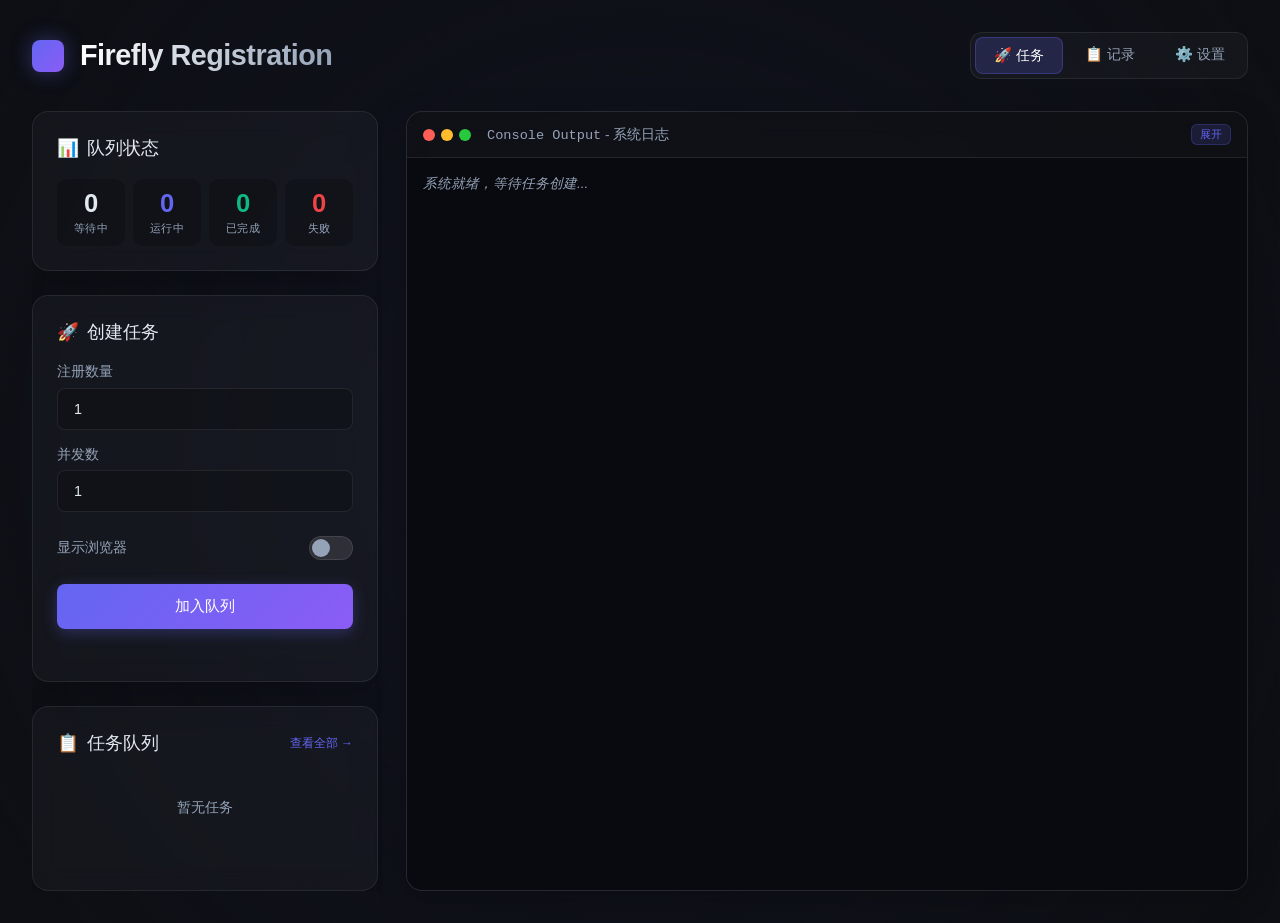
==== static/index.html @ ef3de453 "Initial Dockerized Firefly registration app" ====
<!DOCTYPE html>
<html lang="zh-CN">
<head>
    <meta charset="UTF-8">
    <meta name="viewport" content="width=device-width, initial-scale=1.0">
    <title>Firefly 注册枢纽</title>
    <link rel="stylesheet" href="style.css">
</head>
<body>
    <div class="glass-bg"></div>
    <div class="container">
        <header>
            <div class="header-row">
                <div class="logo-box">
                    <div class="logo-icon"></div>
                    <h1>Firefly Registration</h1>
                </div>
                <nav class="nav-links">
                    <a href="/" class="nav-link active">🚀 任务</a>
                    <a href="/records.html" class="nav-link">📋 记录</a>
                    <a href="/settings.html" class="nav-link">⚙️ 设置</a>
                </nav>
            </div>
        </header>

        <div class="grid-layout">
            <!-- Left Column -->
            <div class="left-col">
                <!-- Queue Stats -->
                <div class="card glass-card">
                    <h2><span class="icon">📊</span> 队列状态</h2>
                    <div class="queue-stats">
                        <div class="stat-item">
                            <span class="stat-value" id="stat-pending">0</span>
                            <span class="stat-label">等待中</span>
                        </div>
                        <div class="stat-item">
                            <span class="stat-value running-pulse" id="stat-running">0</span>
                            <span class="stat-label">运行中</span>
                        </div>
                        <div class="stat-item">
                            <span class="stat-value" id="stat-completed" style="color:var(--success)">0</span>
                            <span class="stat-label">已完成</span>
                        </div>
                        <div class="stat-item">
                            <span class="stat-value" id="stat-failed" style="color:var(--danger)">0</span>
                            <span class="stat-label">失败</span>
                        </div>
                    </div>
                </div>

                <!-- New Task -->
                <div class="card glass-card">
                    <h2><span class="icon">🚀</span> 创建任务</h2>
                    <div class="task-grid">
                        <div class="form-group">
                            <label>注册数量</label>
                            <input type="number" id="task_qty" value="1" min="1" max="100">
                        </div>
                        <div class="form-group">
                            <label>并发数</label>
                            <input type="number" id="task_concurrency" value="1" min="1" max="10">
                        </div>
                    </div>
                    <div class="toggle-row">
                        <label class="toggle-label" for="show_browser">显示浏览器</label>
                        <label class="switch">
                            <input type="checkbox" id="show_browser">
                            <span class="slider"></span>
                        </label>
                    </div>
                    <button class="btn action" id="start-task-btn">加入队列</button>
                    <div class="status-msg" id="task-status"></div>
                </div>

                <!-- Quick Task List (minimal) -->
                <div class="card glass-card" style="flex:1;min-height:0;">
                    <h2><span class="icon">📋</span> 任务队列 <a href="/records.html" class="view-all">查看全部 →</a></h2>
                    <div id="task-list" class="task-list" style="max-height:300px;">
                        <div class="empty-hint">暂无任务</div>
                    </div>
                </div>
            </div>

            <!-- Right Column: Terminal -->
            <div class="right-col">
                <div class="card glass-card terminal-card">
                    <div class="terminal-header">
                        <div class="circles">
                            <div class="circle red"></div>
                            <div class="circle yellow"></div>
                            <div class="circle green"></div>
                        </div>
                        <div class="terminal-title">Console Output<span id="current-task-label"> - 系统日志</span></div>
                        <div style="flex:1"></div>
                        <button id="expand-terminal-btn" class="btn-sm primary" style="padding: 2px 8px; font-size: 0.7rem; cursor: pointer;">展开</button>
                    </div>
                    <div class="terminal-body" id="terminal-body">
                    </div>
                </div>
            </div>
        </div>
    </div>
    <script src="app.js"></script>
</body>
</html>
---- static/style.css ----
:root {
    --bg-color: #0d0f14;
    --text-primary: #e2e8f0;
    --text-secondary: #94a3b8;
    --card-bg: rgba(255, 255, 255, 0.03);
    --card-border: rgba(255, 255, 255, 0.08);
    --primary-color: #6366f1;
    --primary-hover: #4f46e5;
    --accent: #8b5cf6;
    --terminal-bg: #090a0f;
    --success: #10b981;
    --danger: #ef4444;
    --warning: #f59e0b;
}

* {
    box-sizing: border-box;
    margin: 0;
    padding: 0;
    font-family: 'Inter', -apple-system, BlinkMacSystemFont, "Segoe UI", Roboto, sans-serif;
}

body {
    background-color: var(--bg-color);
    color: var(--text-primary);
    min-height: 100vh;
    position: relative;
    overflow-x: hidden;
}

.glass-bg {
    position: fixed;
    top: -50%;
    left: -50%;
    width: 200%;
    height: 200%;
    background: radial-gradient(circle at 50% 50%, rgba(99, 102, 241, 0.05) 0%, rgba(13, 15, 20, 1) 50%);
    z-index: -1;
    pointer-events: none;
}

.container {
    max-width: 1400px;
    margin: 0 auto;
    padding: 2rem;
}

/* ─── Header ─── */
header {
    margin-bottom: 2rem;
}

.header-row {
    display: flex;
    align-items: center;
    justify-content: space-between;
}

.logo-box {
    display: flex;
    align-items: center;
    gap: 1rem;
}

.logo-icon {
    width: 32px;
    height: 32px;
    background: linear-gradient(135deg, var(--primary-color), var(--accent));
    border-radius: 8px;
    box-shadow: 0 0 20px rgba(99, 102, 241, 0.4);
}

h1 {
    font-size: 1.8rem;
    font-weight: 600;
    letter-spacing: -0.5px;
    background: linear-gradient(to right, #fff, #94a3b8);
    -webkit-background-clip: text;
    -webkit-text-fill-color: transparent;
}

/* ─── Navigation ─── */
.nav-links {
    display: flex;
    gap: 4px;
    background: rgba(255,255,255,0.03);
    border: 1px solid var(--card-border);
    border-radius: 12px;
    padding: 4px;
}

.nav-link {
    text-decoration: none;
    color: var(--text-secondary);
    padding: 8px 18px;
    border-radius: 8px;
    font-size: 0.9rem;
    font-weight: 500;
    transition: all 0.2s;
}

.nav-link:hover {
    color: var(--text-primary);
    background: rgba(255,255,255,0.06);
}

.nav-link.active {
    color: white;
    background: rgba(99, 102, 241, 0.2);
    border: 1px solid rgba(99, 102, 241, 0.3);
}

/* ─── Grid Layout (Home) ─── */
.grid-layout {
    display: grid;
    grid-template-columns: 350px 1fr;
    gap: 1.5rem;
    height: calc(100vh - 120px);
}

.left-col {
    display: flex;
    flex-direction: column;
    gap: 1.5rem;
    overflow-y: auto;
    padding-right: 4px;
}

.right-col {
    display: flex;
    flex-direction: column;
    min-height: 0;
}

/* ─── Settings Layout ─── */
.settings-layout {
    max-width: 600px;
    margin: 0 auto;
    display: flex;
    flex-direction: column;
    gap: 1.5rem;
}

.card-desc {
    color: var(--text-secondary);
    font-size: 0.8rem;
    margin: -0.8rem 0 1rem;
}

/* ─── Records Layout ─── */
.records-layout {
    display: flex;
    flex-direction: column;
    height: calc(100vh - 120px);
}

.records-toolbar {
    display: flex;
    align-items: center;
    justify-content: space-between;
    margin-bottom: 1rem;
    flex-wrap: wrap;
    gap: 0.5rem;
}

.records-toolbar h2 {
    margin-bottom: 0;
}

.toolbar-actions {
    display: flex;
    align-items: center;
    gap: 8px;
}

.checkbox-label {
    display: flex;
    align-items: center;
    gap: 6px;
    font-size: 0.85rem;
    color: var(--text-secondary);
    cursor: pointer;
}

.checkbox-label input[type="checkbox"] {
    width: 16px;
    height: 16px;
    accent-color: var(--primary-color);
}

.btn-sm {
    padding: 6px 14px;
    border-radius: 6px;
    border: none;
    font-size: 0.8rem;
    font-weight: 500;
    cursor: pointer;
    transition: all 0.2s;
}

.btn-sm.primary {
    background: rgba(99,102,241,0.15);
    color: var(--primary-color);
    border: 1px solid rgba(99,102,241,0.25);
}
.btn-sm.primary:hover { background: rgba(99,102,241,0.25); }

.btn-sm.success {
    background: rgba(16,185,129,0.15);
    color: var(--success);
    border: 1px solid rgba(16,185,129,0.25);
}
.btn-sm.success:hover { background: rgba(16,185,129,0.25); }

.btn-sm.danger {
    background: rgba(239,68,68,0.15);
    color: var(--danger);
    border: 1px solid rgba(239,68,68,0.25);
}
.btn-sm.danger:hover { background: rgba(239,68,68,0.25); }

.btn-sm:disabled {
    opacity: 0.4;
    cursor: not-allowed;
}

.records-list {
    flex: 1;
    overflow-y: auto;
    display: flex;
    flex-direction: column;
    gap: 6px;
}

.record-item {
    display: flex;
    align-items: center;
    gap: 12px;
    padding: 12px 14px;
    border-radius: 10px;
    background: rgba(0, 0, 0, 0.25);
    border: 1px solid rgba(255,255,255,0.05);
    transition: border-color 0.2s;
}

.record-item:hover {
    border-color: rgba(255,255,255,0.12);
}

.record-check input[type="checkbox"] {
    width: 16px;
    height: 16px;
    accent-color: var(--primary-color);
    cursor: pointer;
}

.record-info {
    flex: 1;
    display: flex;
    flex-direction: column;
    gap: 3px;
}

.record-main {
    display: flex;
    align-items: center;
    gap: 10px;
}

.record-meta {
    font-size: 0.75rem;
    color: var(--text-secondary);
}

.record-meta .ok { color: var(--success); font-weight: 600; }
.record-meta .fail { color: var(--danger); font-weight: 600; }

/* ─── Glassmorphism Cards ─── */
.glass-card {
    background: var(--card-bg);
    border: 1px solid var(--card-border);
    border-radius: 16px;
    padding: 1.5rem;
    backdrop-filter: blur(12px);
    -webkit-backdrop-filter: blur(12px);
    box-shadow: 0 8px 32px 0 rgba(0, 0, 0, 0.2);
    transition: transform 0.2s ease, box-shadow 0.2s ease;
}

.glass-card:hover {
    border-color: rgba(255, 255, 255, 0.12);
}

.glass-card h2 {
    font-size: 1.1rem;
    font-weight: 500;
    margin-bottom: 1.2rem;
    display: flex;
    align-items: center;
    gap: 0.5rem;
}

.view-all {
    margin-left: auto;
    font-size: 0.75rem;
    color: var(--primary-color);
    text-decoration: none;
    font-weight: 400;
}
.view-all:hover { text-decoration: underline; }

/* ─── Queue Stats ─── */
.queue-stats {
    display: grid;
    grid-template-columns: repeat(4, 1fr);
    gap: 8px;
}

.stat-item {
    text-align: center;
    padding: 10px 0;
    border-radius: 10px;
    background: rgba(0,0,0,0.2);
}

.stat-value {
    display: block;
    font-size: 1.6rem;
    font-weight: 700;
    color: var(--text-primary);
}

.stat-label {
    font-size: 0.7rem;
    color: var(--text-secondary);
    text-transform: uppercase;
    letter-spacing: 0.5px;
}

.running-pulse {
    color: var(--primary-color) !important;
    animation: pulse-badge 1.5s infinite;
}

/* ─── Forms ─── */
.form-group {
    display: flex;
    flex-direction: column;
    gap: 0.4rem;
    margin-bottom: 1rem;
}

label {
    font-size: 0.85rem;
    color: var(--text-secondary);
}

input,
select {
    background: rgba(0, 0, 0, 0.2);
    border: 1px solid var(--card-border);
    border-radius: 8px;
    padding: 0.75rem 1rem;
    color: var(--text-primary);
    font-size: 0.9rem;
    outline: none;
    transition: border-color 0.2s;
}

select {
    appearance: none;
    cursor: pointer;
    background-image: linear-gradient(45deg, transparent 50%, var(--text-secondary) 50%), linear-gradient(135deg, var(--text-secondary) 50%, transparent 50%);
    background-position: calc(100% - 18px) calc(50% - 3px), calc(100% - 12px) calc(50% - 3px);
    background-size: 6px 6px, 6px 6px;
    background-repeat: no-repeat;
}

select option {
    background: #111827;
    color: var(--text-primary);
}

input:focus,
select:focus {
    border-color: var(--primary-color);
    box-shadow: 0 0 0 2px rgba(99, 102, 241, 0.2);
}

.proxy-toggle-row {
    display: flex;
    align-items: center;
    gap: 10px;
    margin-bottom: 1rem;
    color: var(--text-primary);
    cursor: pointer;
}

.proxy-toggle-row input[type="checkbox"] {
    width: 18px;
    height: 18px;
    accent-color: var(--primary-color);
}

.status-msg {
    min-height: 20px;
    margin-top: 10px;
    font-size: 0.85rem;
}

/* ─── Buttons ─── */
.btn {
    width: 100%;
    padding: 0.75rem;
    border-radius: 8px;
    border: none;
    font-size: 0.95rem;
    font-weight: 500;
    cursor: pointer;
    transition: all 0.2s;
    display: flex;
    align-items: center;
    justify-content: center;
    gap: 0.5rem;
}

.btn.primary {
    background: rgba(255,255,255,0.1);
    color: white;
    border: 1px solid rgba(255,255,255,0.1);
}
.btn.primary:hover { background: rgba(255,255,255,0.15); }

.btn.action {
    background: linear-gradient(135deg, var(--primary-color), var(--accent));
    color: white;
    box-shadow: 0 4px 15px rgba(99, 102, 241, 0.3);
}
.btn.action:hover {
    box-shadow: 0 6px 20px rgba(99, 102, 241, 0.5);
    transform: translateY(-1px);
}

.btn.secondary {
    background: rgba(16, 185, 129, 0.1);
    color: var(--success);
    border: 1px solid rgba(16, 185, 129, 0.2);
}
.btn.secondary:hover { background: rgba(16, 185, 129, 0.2); }

.btn:disabled {
    opacity: 0.5;
    cursor: not-allowed;
    transform: none !important;
}

/* ─── Task List (Home mini) ─── */
.task-list {
    flex: 1;
    overflow-y: auto;
    display: flex;
    flex-direction: column;
    gap: 8px;
}

.empty-hint {
    color: var(--text-secondary);
    text-align: center;
    padding: 1.5rem 0;
    font-size: 0.9rem;
}

.task-item {
    display: flex;
    align-items: center;
    justify-content: space-between;
    padding: 10px 14px;
    border-radius: 10px;
    background: rgba(0, 0, 0, 0.25);
    border: 1px solid rgba(255,255,255,0.05);
    transition: border-color 0.2s;
}

.task-item:hover { border-color: rgba(255,255,255,0.12); }

.task-item.active-task {
    border-color: var(--primary-color);
    background: rgba(99, 102, 241, 0.1);
}

.task-item .task-left {
    display: flex;
    flex-direction: column;
    gap: 2px;
}

.task-item .task-id,
.record-main .task-id {
    font-size: 0.9rem;
    font-weight: 500;
}

.task-item .task-meta {
    font-size: 0.75rem;
    color: var(--text-secondary);
}

.task-item .task-right {
    display: flex;
    align-items: center;
    gap: 8px;
}

.task-item .task-counts {
    font-size: 0.75rem;
    color: var(--text-secondary);
    text-align: right;
}

.task-item .task-counts .ok { color: var(--success); font-weight: 600; }
.task-item .task-counts .fail { color: var(--danger); font-weight: 600; }

.badge {
    display: inline-block;
    padding: 3px 10px;
    border-radius: 20px;
    font-size: 0.7rem;
    font-weight: 600;
    text-transform: uppercase;
    letter-spacing: 0.5px;
}

.badge.running {
    background: rgba(99, 102, 241, 0.15);
    color: var(--primary-color);
    border: 1px solid rgba(99, 102, 241, 0.3);
    animation: pulse-badge 1.5s infinite;
}

.badge.completed {
    background: rgba(16, 185, 129, 0.15);
    color: var(--success);
    border: 1px solid rgba(16, 185, 129, 0.25);
}

.badge.pending {
    background: rgba(245, 158, 11, 0.15);
    color: var(--warning);
    border: 1px solid rgba(245, 158, 11, 0.25);
}

.badge.stopping {
    background: rgba(245, 158, 11, 0.15);
    color: var(--warning);
    border: 1px solid rgba(245, 158, 11, 0.25);
    animation: pulse-badge 1.5s infinite;
}

.badge.stopped {
    background: rgba(239, 68, 68, 0.1);
    color: #f87171;
    border: 1px solid rgba(239, 68, 68, 0.2);
}

@keyframes pulse-badge {
    0%, 100% { opacity: 1; }
    50% { opacity: 0.5; }
}

/* ─── Terminal ─── */
.terminal-card {
    flex: 1;
    display: flex;
    flex-direction: column;
    padding: 0;
    overflow: hidden;
    min-height: 0;
}

.terminal-card.fullscreen {
    position: fixed;
    top: 2rem;
    left: 2rem;
    right: 2rem;
    bottom: 2rem;
    z-index: 1000;
}

.terminal-header {
    background: rgba(0,0,0,0.3);
    padding: 0.75rem 1rem;
    display: flex;
    align-items: center;
    border-bottom: 1px solid var(--card-border);
}

.circles {
    display: flex;
    gap: 6px;
    margin-right: 1rem;
}

.circle {
    width: 12px;
    height: 12px;
    border-radius: 50%;
}
.circle.red { background: #ff5f56; }
.circle.yellow { background: #ffbd2e; }
.circle.green { background: #27c93f; }

.terminal-title {
    font-size: 0.85rem;
    color: var(--text-secondary);
    font-family: monospace;
}

.terminal-body {
    flex: 1;
    background: var(--terminal-bg);
    padding: 1rem;
    overflow-y: auto;
    font-family: 'Consolas', 'Courier New', monospace;
    font-size: 0.85rem;
    line-height: 1.5;
    color: #a8b2c4;
}

.log-line {
    margin-bottom: 0.2rem;
    word-break: break-all;
}

.log-line.sys { color: var(--text-secondary); font-style: italic; }
.log-line.success { color: var(--success); }
.log-line.error { color: var(--danger); }
.log-line.info { color: #60a5fa; }

.status-msg {
    margin-top: 0.5rem;
    font-size: 0.8rem;
    text-align: center;
    color: var(--success);
}

/* ─── Toggle Switch ─── */
.toggle-row {
    display: flex;
    align-items: center;
    justify-content: space-between;
    margin-bottom: 1rem;
    padding: 8px 0;
}

.toggle-label {
    font-size: 0.85rem;
    color: var(--text-secondary);
}

.switch {
    position: relative;
    display: inline-block;
    width: 44px;
    height: 24px;
}

.switch input {
    opacity: 0;
    width: 0;
    height: 0;
}

.slider {
    position: absolute;
    cursor: pointer;
    inset: 0;
    background: rgba(255,255,255,0.1);
    border-radius: 24px;
    border: 1px solid rgba(255,255,255,0.1);
    transition: 0.3s;
}

.slider::before {
    content: "";
    position: absolute;
    height: 18px;
    width: 18px;
    left: 2px;
    bottom: 2px;
    background: var(--text-secondary);
    border-radius: 50%;
    transition: 0.3s;
}

.switch input:checked + .slider {
    background: rgba(99, 102, 241, 0.3);
    border-color: rgba(99, 102, 241, 0.5);
}

.switch input:checked + .slider::before {
    transform: translateX(20px);
    background: var(--primary-color);
    box-shadow: 0 0 8px rgba(99, 102, 241, 0.5);
}
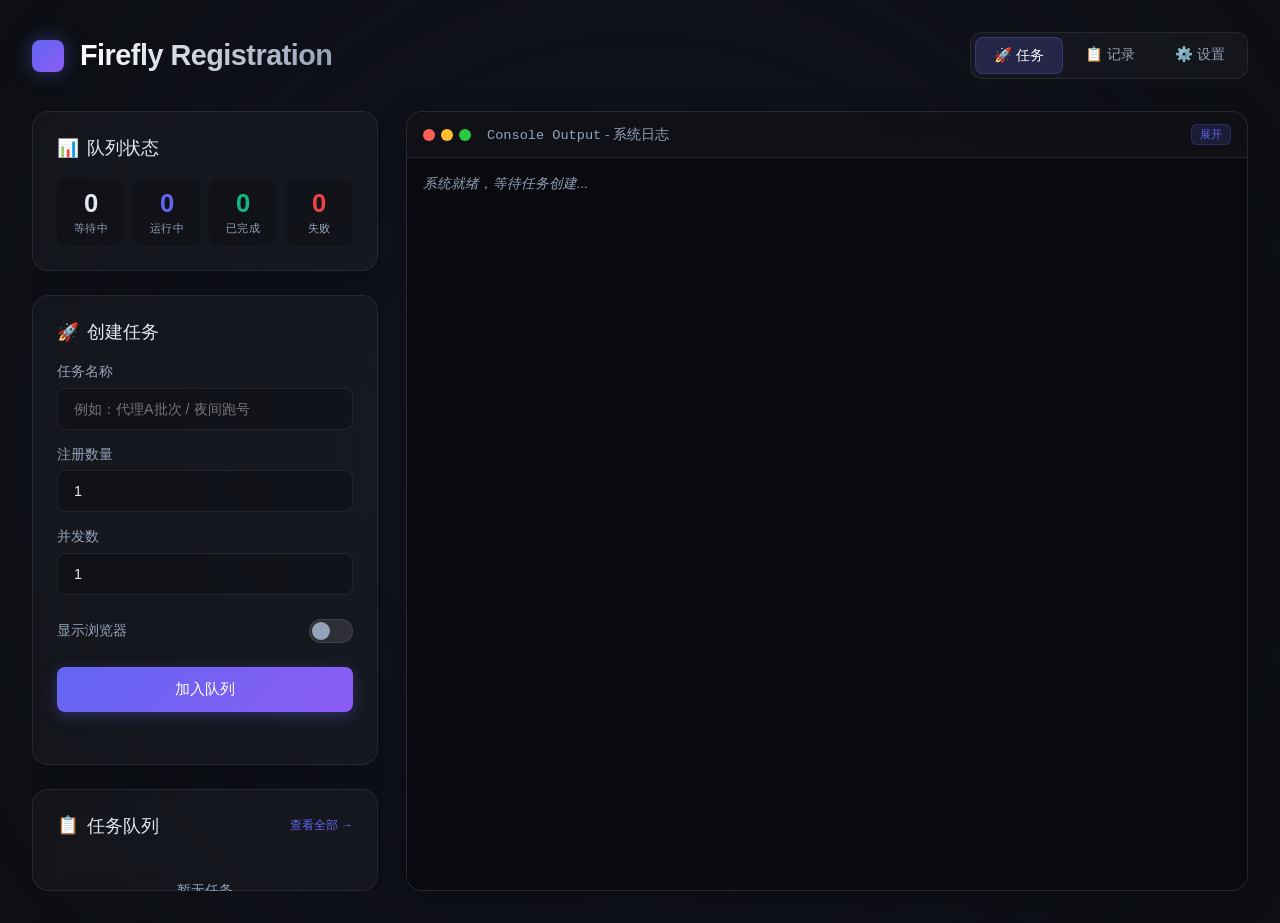
==== commit 8c7cc90f: "Add task names and update task timestamps" ====
--- a/static/index.html
+++ b/static/index.html
@@ -52,6 +52,10 @@
                 <!-- New Task -->
                 <div class="card glass-card">
                     <h2><span class="icon">🚀</span> 创建任务</h2>
+                    <div class="form-group">
+                        <label>任务名称</label>
+                        <input type="text" id="task_name" placeholder="例如：代理A批次 / 夜间跑号" maxlength="40">
+                    </div>
                     <div class="task-grid">
                         <div class="form-group">
                             <label>注册数量</label>
